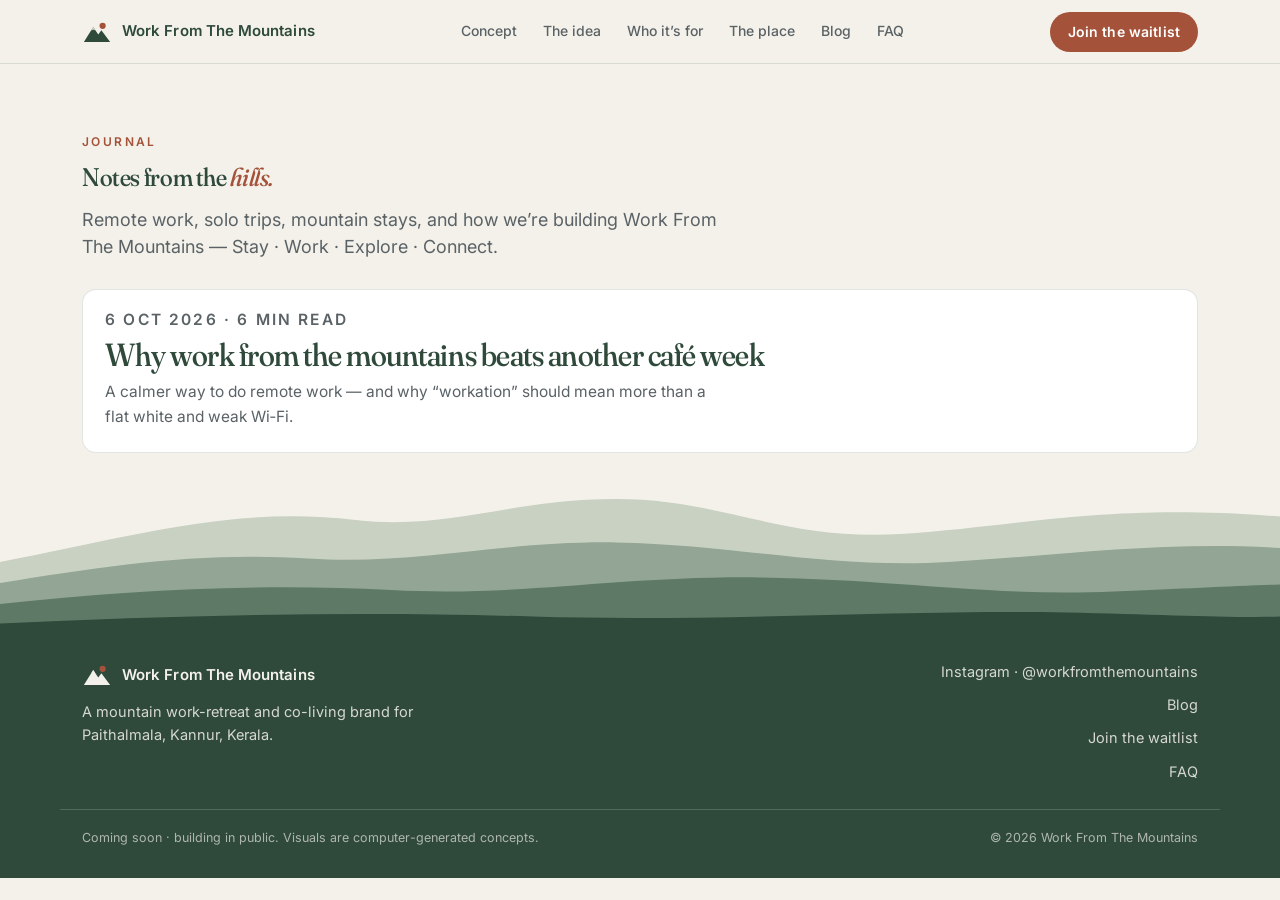
==== blog/index.html @ f78b026c "Add journal blog and publish first post Static /blog listing and café-vs-mountains post, homepage te" ====
<!doctype html>
<html lang="en-IN">
<head>
<meta charset="utf-8">
<meta name="viewport" content="width=device-width, initial-scale=1, viewport-fit=cover">
<title>Journal · Work From The Mountains</title>
<meta name="description" content="Notes on remote work, mountain stays, solo travel and building Work From The Mountains in Paithalmala, Kerala.">
<meta name="theme-color" content="#2F4A3A">
<link rel="icon" href="../assets/img/logo-32.png" sizes="32x32">
<link rel="apple-touch-icon" href="../assets/img/logo-180.png">
<link rel="canonical" href="https://adnanpnk-afk.github.io/workfromthemountains/blog/">
<meta property="og:type" content="website">
<meta property="og:title" content="Journal · Work From The Mountains">
<meta property="og:description" content="Notes on remote work, mountain stays, and building in the hills.">
<meta property="og:url" content="https://adnanpnk-afk.github.io/workfromthemountains/blog/">
<meta property="og:image" content="https://adnanpnk-afk.github.io/workfromthemountains/assets/img/og.jpg">
<meta name="twitter:card" content="summary_large_image">
<link rel="preload" href="../assets/fonts/fraunces.woff2" as="font" type="font/woff2" crossorigin>
<link rel="preload" href="../assets/fonts/inter.woff2" as="font" type="font/woff2" crossorigin>
<link rel="stylesheet" href="../assets/css/site.css">
</head>
<body>
<a class="skip" href="#main">Skip to content</a>

<svg width="0" height="0" style="position:absolute" aria-hidden="true">
  <symbol id="mark" viewBox="0 0 48 48"><circle cx="33" cy="14" r="5" fill="#A4523A"/><path d="M3 40 L18 16 L26 28 L31 21 L45 40 Z" fill="currentColor"/><path d="M14.5 21.5 L18 16 L21.5 21.5 L18 20 Z" fill="#F3F1EA" opacity=".9"/></symbol>
</svg>

<header class="site-head">
  <div class="wrap head-in">
    <a class="brand" href="../" aria-label="Work From The Mountains, home">
      <svg class="brand-mark" aria-hidden="true"><use href="#mark"/></svg>
      <span>Work From The Mountains</span>
    </a>
    <nav class="nav" aria-label="Sections">
      <a href="../#concept">Concept</a>
      <a href="../#idea">The idea</a>
      <a href="../#who">Who it’s for</a>
      <a href="../#place">The place</a>
      <a href="./">Blog</a>
      <a href="../#faq">FAQ</a>
    </nav>
    <a class="btn btn-sm" href="../#waitlist">Join the waitlist</a>
  </div>
</header>

<main id="main">
  <section class="blog-hero">
    <div class="wrap">
      <p class="kicker">Journal</p>
      <h1>Notes from the <em>hills.</em></h1>
      <p class="lede">Remote work, solo trips, mountain stays, and how we’re building Work From The Mountains — Stay · Work · Explore · Connect.</p>
      <ul class="blog-list">
        <li>
          <a href="why-work-from-the-mountains/">
            <p class="journal-meta">6 Oct 2026 · 6 min read</p>
            <h2>Why work from the mountains beats another café week</h2>
            <p>A calmer way to do remote work — and why “workation” should mean more than a flat white and weak Wi‑Fi.</p>
          </a>
        </li>
      </ul>
    </div>
  </section>
</main>

<footer class="site-foot">
  <svg class="ridges" viewBox="0 0 1080 200" preserveAspectRatio="none" aria-hidden="true">
    <path d="M0 90 C120 50 200 10 300 30 C380 45 430 0 520 0 C610 0 660 60 760 50 C860 40 930 5 1080 25 L1080 200 L0 200Z" fill="#C9D1C3"/>
    <path d="M0 120 C90 95 170 75 260 85 C350 95 420 60 520 62 C620 65 700 100 800 90 C900 80 980 60 1080 70 L1080 200 L0 200Z" fill="#93A595"/>
    <path d="M0 150 C110 130 220 120 330 130 C440 140 520 110 640 112 C760 115 840 140 940 132 C1000 128 1040 124 1080 122 L1080 200 L0 200Z" fill="#5E7A66"/>
    <path d="M0 178 C150 166 300 160 450 168 C600 176 760 158 900 162 C980 165 1040 170 1080 168 L1080 200 L0 200Z" fill="#2F4A3A"/>
  </svg>
  <div class="foot-in">
    <div class="wrap foot-grid">
      <div>
        <a class="brand brand-light" href="../"><svg class="brand-mark" aria-hidden="true"><use href="#mark"/></svg><span>Work From The Mountains</span></a>
        <p>A mountain work-retreat and co-living brand for Paithalmala, Kannur, Kerala.</p>
      </div>
      <div class="foot-links">
        <a href="https://instagram.com/workfromthemountains" target="_blank" rel="noopener">Instagram · @workfromthemountains</a>
        <a href="./">Blog</a>
        <a href="../#waitlist">Join the waitlist</a>
        <a href="../#faq">FAQ</a>
      </div>
    </div>
    <div class="wrap foot-fine">
      <p>Coming soon · building in public. Visuals are computer-generated concepts.</p>
      <p>© <span id="yr">2026</span> Work From The Mountains</p>
    </div>
  </div>
</footer>

<script src="../assets/js/site.js" defer></script>
</body>
</html>
---- assets/css/site.css ----
/* Work From The Mountains · draft one-page site
   Palette: forest #2F4A3A · cream #F3F1EA · grey #5A6266 · terracotta #A4523A
   Fonts: Fraunces (headings) + Inter (body), self-hosted, Latin subset */
@font-face{font-family:"Fraunces";src:url(../fonts/fraunces.woff2) format("woff2");font-weight:400 600;font-display:swap}
@font-face{font-family:"Fraunces";font-style:italic;src:url(../fonts/fraunces-italic.woff2) format("woff2");font-weight:400 600;font-display:swap}
@font-face{font-family:"Inter";src:url(../fonts/inter.woff2) format("woff2");font-weight:400 700;font-display:swap}

:root{
  --green:#2F4A3A; --green-d:#243a2d; --cream:#F3F1EA; --grey:#5A6266; --terra:#A4523A;
  --peach:#E7B49F; --sand:#E4DCCB; --line:rgba(47,74,58,.14);
  --serif:"Fraunces",Georgia,"Times New Roman",serif;
  --sans:"Inter",system-ui,-apple-system,"Segoe UI",Roboto,sans-serif;
  --r:14px; --head:64px;
}
*,*::before,*::after{box-sizing:border-box}
[hidden]{display:none!important}
html{scroll-behavior:smooth;scroll-padding-top:calc(var(--head) + 8px);-webkit-text-size-adjust:100%}
@media (prefers-reduced-motion:reduce){html{scroll-behavior:auto}}
body{margin:0;background:var(--cream);color:var(--green);font:400 17px/1.6 var(--sans);text-rendering:optimizeLegibility;-webkit-font-smoothing:antialiased}
img,video,svg{display:block;max-width:100%}
a{color:inherit}
h1,h2,h3{font-family:var(--serif);font-weight:500;line-height:1.08;letter-spacing:-.015em;margin:0}
h1 em,h2 em,h3 em,.line em,p em{font-style:italic;color:var(--terra)}
p{margin:0}
.wrap{width:100%;max-width:1160px;margin:0 auto;padding:0 22px}
.skip{position:absolute;left:-999px;top:8px;background:var(--green);color:var(--cream);padding:8px 14px;border-radius:8px;z-index:99}
.skip:focus{left:8px}
:focus-visible{outline:3px solid var(--terra);outline-offset:3px}

/* buttons */
.btn{display:inline-flex;align-items:center;justify-content:center;gap:8px;min-height:50px;padding:0 26px;border-radius:999px;
  background:var(--terra);color:#fff;font:600 16px/1 var(--sans);letter-spacing:.01em;text-decoration:none;border:0;cursor:pointer;transition:background .2s,transform .2s}
.btn:hover{background:#8f4630}
.btn:active{transform:translateY(1px)}
.btn-sm{min-height:40px;padding:0 18px;font-size:14px}
.btn-ghost{background:transparent;color:var(--cream);box-shadow:inset 0 0 0 1.5px rgba(243,241,234,.7)}
.btn-ghost:hover{background:rgba(243,241,234,.12)}
.btn-light{background:var(--cream);color:var(--green)}
.btn-light:hover{background:#fff}

/* header */
.site-head{position:sticky;top:0;z-index:50;height:var(--head);background:rgba(243,241,234,.92);backdrop-filter:saturate(1.2) blur(10px);-webkit-backdrop-filter:saturate(1.2) blur(10px);border-bottom:1px solid var(--line)}
.head-in{height:100%;display:flex;align-items:center;justify-content:space-between;gap:16px}
.brand{display:flex;align-items:center;gap:10px;text-decoration:none;font:600 15px/1.1 var(--sans);letter-spacing:.005em;color:var(--green)}
.brand-mark{width:30px;height:30px;color:var(--green);flex:none}
.brand span{max-width:9.5em}
.nav{display:none}
@media (min-width:960px){
  .brand span{max-width:none}
  .nav{display:flex;gap:26px}
  .nav a{font-size:14px;font-weight:500;text-decoration:none;color:var(--grey)}
  .nav a:hover{color:var(--terra)}
}

/* concept pill */
.concept-pill{position:absolute;left:14px;top:14px;display:inline-flex;align-items:center;gap:8px;padding:6px 12px;border-radius:999px;
  background:rgba(31,50,39,.72);color:var(--cream);font:600 11px/1.2 var(--sans);letter-spacing:.08em;text-transform:uppercase;backdrop-filter:blur(6px);-webkit-backdrop-filter:blur(6px);z-index:3}
.concept-pill i{width:7px;height:7px;border-radius:50%;background:var(--peach);flex:none}

/* HERO: mobile = full-bleed vertical video behind text; desktop = text + video card */
.hero{position:relative;min-height:calc(100svh - var(--head));max-height:860px;display:flex;align-items:flex-end;color:var(--cream);overflow:hidden;background:var(--green-d)}
.hero-media{position:absolute;inset:0}
.hero-media video{width:100%;height:100%;object-fit:cover;background:#3b5444 url(../img/flyover-poster.webp) center/cover}
.hero-media::after{content:"";position:absolute;inset:0;background:linear-gradient(180deg,rgba(20,32,25,.35) 0%,rgba(20,32,25,0) 22%,rgba(20,32,25,.35) 48%,rgba(20,32,25,.86) 76%,rgba(20,32,25,.92) 100%);pointer-events:none}
.hero-copy{position:relative;z-index:2;padding-top:120px;padding-bottom:34px}
.eyebrow{display:inline-block;font:600 12px/1 var(--sans);letter-spacing:.18em;text-transform:uppercase;color:var(--peach);margin-bottom:12px}
.brand-line{font:600 15px/1.2 var(--sans);letter-spacing:.04em;color:var(--cream);margin:0 0 10px;max-width:22em}
.hero h1{font-size:clamp(38px,10.5vw,84px);line-height:1.02;max-width:12ch}
.hero h1 em{color:var(--peach)}
.lede{margin-top:18px;font-size:17px;line-height:1.55;color:rgba(243,241,234,.9);max-width:34em}
.lede-strong{margin-top:10px;font-weight:600;font-size:15px;color:var(--cream)}
.hero-cta{display:flex;flex-wrap:wrap;gap:12px;margin-top:24px}
@media (min-width:960px){
  .hero{min-height:0;max-height:none;background:var(--cream);color:var(--green);align-items:center;padding:56px 0 72px}
  .hero > .wrap{display:block}
  .hero-media{position:relative;inset:auto;order:2;flex:none;width:400px;aspect-ratio:9/16;border-radius:22px;overflow:hidden;box-shadow:0 30px 60px -30px rgba(31,50,39,.55);margin-right:max(22px,calc((100vw - 1160px)/2 + 22px))}
  .hero-media::after{background:linear-gradient(180deg,rgba(20,32,25,.25),rgba(20,32,25,0) 25%)}
  .hero-copy{order:1;flex:1;padding:0 56px 0 max(22px,calc((100vw - 1160px)/2 + 22px));margin:0;max-width:none}
  .eyebrow{color:var(--terra)}
  .brand-line{color:var(--green);font-size:17px;margin-bottom:12px}
  .hero h1{font-size:clamp(56px,5.8vw,88px)}
  .hero h1 em{color:var(--terra)}
  .lede{color:var(--grey);font-size:19px}
  .lede-strong{color:var(--green);font-size:16px}
  .btn-ghost{color:var(--green);box-shadow:inset 0 0 0 1.5px rgba(47,74,58,.45)}
  .btn-ghost:hover{background:rgba(47,74,58,.06)}
}

/* sections */
.sec{padding:72px 0}
.sec-alt{background:#ECE8DD}
.sec-green{background:var(--green);color:var(--cream)}
.sec-green h2 em{color:var(--peach)}
.kicker{font:600 12px/1 var(--sans);letter-spacing:.2em;text-transform:uppercase;color:var(--terra);margin-bottom:16px}
.kicker-light{color:var(--peach)}
h2{font-size:clamp(34px,8vw,58px)}
.intro{margin-top:16px;font-size:18px;color:var(--grey);max-width:38em}
.sec-green .intro{color:rgba(243,241,234,.85)}
.fine{margin-top:18px;font-size:13.5px;color:var(--grey)}
.tag{display:inline-block;margin-top:28px;font:600 11.5px/1 var(--sans);letter-spacing:.12em;text-transform:uppercase;border:1.5px solid currentColor;border-radius:999px;padding:8px 14px;opacity:.75}
.dot{color:var(--terra)}
@media (min-width:960px){.sec{padding:110px 0}}


/* concept strip (after hero) */
.concept-sec{padding:48px 0 56px;background:var(--cream);border-bottom:1px solid var(--line)}
.concept-sec h2{font-size:clamp(28px,6.5vw,44px);margin-bottom:4px}
.concept-strip{display:grid;gap:12px;margin-top:24px}
.concept-item{background:#fff;border:1px solid var(--line);border-radius:var(--r);padding:18px 18px 16px}
.concept-label{font:600 11px/1 var(--sans);letter-spacing:.16em;text-transform:uppercase;color:var(--terra);margin-bottom:8px}
.concept-item h3{font-size:22px;margin-bottom:6px}
.concept-item > p:last-child{color:var(--grey);font-size:14.5px;line-height:1.45}
.model-row{list-style:none;padding:0;margin:0 0 8px;display:flex;flex-wrap:wrap;gap:6px}
.model-row li{font:600 13px/1 var(--sans);letter-spacing:.02em;color:var(--cream);background:var(--green);border-radius:999px;padding:8px 12px}
.concept-status{background:var(--green);color:var(--cream);border-color:var(--green)}
.concept-status .concept-label{color:var(--peach)}
.concept-status h3{color:var(--cream)}
.concept-status > p:last-child{color:rgba(243,241,234,.85)}
@media (min-width:640px){.concept-strip{grid-template-columns:1fr 1fr}}
@media (min-width:1024px){
  .concept-sec{padding:64px 0 72px}
  .concept-strip{grid-template-columns:repeat(4,1fr);gap:14px}
  .concept-item{padding:20px 18px}
  .concept-item h3{font-size:20px}
}

/* idea */
.words{font-size:clamp(40px,10vw,76px);line-height:1.02}
.grid4{display:grid;gap:14px;margin-top:36px}
.card{background:#fff;border:1px solid var(--line);border-radius:var(--r);padding:24px 22px}
.ico{width:58px;height:58px;color:var(--green);margin-bottom:14px}
.card h3{font-size:34px}
.card .line{font-family:var(--serif);font-size:20px;line-height:1.25;margin:6px 0 10px}
.card p:last-child{color:var(--grey);font-size:15.5px}
@media (max-width:639px){
  .card{display:grid;grid-template-columns:48px 1fr;column-gap:16px;padding:20px 18px}
  .card .ico{width:48px;height:48px;grid-row:1/4;margin:4px 0 0}
  .card h3{font-size:28px}
  .card .line{font-size:18px;margin:2px 0 6px}
}
@media (min-width:640px){.grid4{grid-template-columns:1fr 1fr}}
@media (min-width:1024px){.grid4{grid-template-columns:repeat(4,1fr);gap:18px}}

/* who */
.who{list-style:none;padding:0;margin:32px 0 0;display:grid;gap:12px}
.who li{display:flex;gap:16px;align-items:flex-start;background:var(--cream);border:1px solid var(--line);border-radius:var(--r);padding:18px}
.ico-sm{width:46px;height:46px;flex:none;color:var(--green)}
.who h3{font-size:22px}
.who p{color:var(--grey);font-size:15.5px;margin-top:4px}
.who li.notfor{display:block;background:var(--green);color:var(--cream);border-color:var(--green);padding:22px}
.notfor-h{font-family:var(--serif);font-size:26px;line-height:1.15;margin-bottom:10px}
.notfor-h em{color:var(--peach)}
.notfor p:last-child{color:rgba(243,241,234,.85);font-size:15.5px}
.notfor .kicker{margin-bottom:10px}
@media (min-width:760px){.who{grid-template-columns:1fr 1fr}}
@media (min-width:1024px){.who{grid-template-columns:repeat(3,1fr)}.notfor-h{font-size:24px}}

/* place */
.place{display:grid;gap:36px}
.list-h{font-family:var(--sans);font-weight:600;font-size:13px;letter-spacing:.16em;text-transform:uppercase;color:var(--grey);margin:30px 0 12px}
.facilities{list-style:none;padding:0;margin:0;display:grid;grid-template-columns:1fr 1fr;gap:8px}
.facilities li{display:flex;align-items:center;gap:10px;background:#fff;border:1px solid var(--line);border-radius:10px;padding:11px 12px;font-size:15px;font-weight:500;line-height:1.25}
.facilities li::before{content:"";width:8px;height:8px;border-radius:50%;background:var(--terra);flex:none}
.place-side{display:grid;gap:14px}
.render{position:relative;margin:0;border-radius:var(--r);overflow:hidden;background:var(--green)}
.render img{width:100%;height:auto;aspect-ratio:4/5;object-fit:cover;object-position:50% 40%}
.render figcaption{padding:12px 16px;font-size:13px;color:rgba(243,241,234,.85);background:var(--green)}
.status{background:var(--green);color:var(--cream);border-radius:var(--r);padding:22px}
.status dl{margin:0;border-top:1px solid rgba(243,241,234,.22)}
.status dl div{display:flex;justify-content:space-between;gap:16px;padding:12px 0;border-bottom:1px solid rgba(243,241,234,.22)}
.status dt{font-weight:600}
.status dd{margin:0;font-family:var(--serif);font-style:italic;color:var(--peach);text-align:right}
.status > p{margin-top:12px;font-size:14.5px;color:rgba(243,241,234,.8)}
.status-line{margin:0;font-family:var(--serif);font-size:17px;line-height:1.45;font-style:italic;color:var(--cream)}
@media (min-width:960px){.place{grid-template-columns:1.15fr 1fr;gap:64px;align-items:start}.facilities{grid-template-columns:1fr 1fr 1fr}.place-side{grid-template-columns:1fr}}

/* day */
.day{list-style:none;padding:0;margin:34px 0 0;position:relative}
.day::before{content:"";position:absolute;left:7px;top:10px;bottom:10px;width:2px;background:rgba(47,74,58,.18)}
.day li{position:relative;padding:0 0 26px 34px}
.day li::before{content:"";position:absolute;left:0;top:5px;width:12px;height:12px;border-radius:50%;background:var(--terra);border:2px solid #ECE8DD;box-shadow:0 0 0 1px var(--terra)}
.day .t{display:block;font-family:var(--serif);font-style:italic;color:var(--terra);font-size:17px;margin-bottom:4px}
.day h3{font-size:26px}
.day p{margin-top:6px;color:var(--grey);font-size:15.5px;max-width:36em}
.pack{background:var(--sand);border-radius:var(--r);padding:20px 22px;margin-top:6px}
.pack-h{font-family:var(--serif);font-size:24px;margin-bottom:6px}
.pack p:last-child{color:var(--green);font-size:15.5px}
@media (min-width:960px){
  .day{display:grid;grid-template-columns:repeat(3,1fr);gap:22px}
  .day::before{display:none}
  .day li{padding:22px;background:var(--cream);border:1px solid var(--line);border-radius:var(--r)}
  .day li::before{display:none}
}

/* build / instagram */
.build{display:grid;gap:32px}
.build .btn{margin-top:24px}
.ig{list-style:none;padding:0;margin:0;display:grid;grid-template-columns:repeat(3,1fr);gap:8px}
.ig a{position:relative;display:block;border-radius:10px;overflow:hidden;border:1px solid var(--line)}
.ig img{width:100%;height:auto;aspect-ratio:4/5;object-fit:cover;transition:transform .3s}
.ig a:hover img{transform:scale(1.03)}
.ig-badge{position:absolute;left:6px;bottom:6px;white-space:nowrap;background:rgba(31,50,39,.78);color:var(--cream);font:600 9.5px/1 var(--sans);letter-spacing:.08em;text-transform:uppercase;padding:5px 7px;border-radius:999px}
@media (min-width:960px){.build{grid-template-columns:1fr 1.25fr;gap:64px;align-items:center}.ig{gap:14px}.ig-badge{font-size:11px;left:10px;bottom:10px;padding:6px 10px}}

/* waitlist form */
.wl{display:grid;gap:30px}
.form{display:grid;gap:16px;background:rgba(243,241,234,.06);border:1px solid rgba(243,241,234,.18);border-radius:18px;padding:22px}
.field{display:grid;gap:7px}
.field label{font-size:14.5px;font-weight:600}
.opt{font-weight:400;opacity:.7}
.form input[type=text],.form input[type=email],.form input[type=tel],.form select{width:100%;min-height:50px;padding:12px 14px;border-radius:10px;border:1.5px solid rgba(243,241,234,.3);background:var(--cream);color:var(--green);font:500 16px/1.3 var(--sans);appearance:none;-webkit-appearance:none}
.form select{background-image:url("data:image/svg+xml,%3Csvg xmlns='http://www.w3.org/2000/svg' width='12' height='8' viewBox='0 0 12 8'%3E%3Cpath d='M1 1l5 5 5-5' fill='none' stroke='%232F4A3A' stroke-width='2'/%3E%3C/svg%3E");background-repeat:no-repeat;background-position:right 14px center;padding-right:38px}
.form input::placeholder{color:#8a9094}
.form input:focus,.form select:focus{outline:3px solid var(--peach);outline-offset:1px;border-color:transparent}
.form .invalid{border-color:#F0A08A;box-shadow:0 0 0 2px #F0A08A}
.row2{display:grid;gap:16px}
.consent{display:flex;gap:12px;align-items:flex-start;font-size:14px;line-height:1.5;color:rgba(243,241,234,.88);cursor:pointer}
.consent input{width:20px;height:20px;margin:2px 0 0;flex:none;accent-color:var(--terra)}
.consent.invalid span{color:#F6C3B3}
.form .btn{width:100%;margin-top:4px}
.form-error{font-size:14px;color:#F6C3B3}
.hp{position:absolute!important;left:-9999px;width:1px;height:1px;overflow:hidden}
.form-done{background:var(--cream);color:var(--green);border-radius:18px;padding:30px 24px}
.form-done .big{width:44px;height:44px;margin-bottom:14px}
.done-h{font-family:var(--serif);font-size:30px;line-height:1.1;margin-bottom:10px}
.form-done p{color:var(--grey)}
.form-done a{color:var(--terra)}
@media (min-width:640px){.row2{grid-template-columns:1fr 1fr}.form .btn{width:auto;justify-self:start}}
@media (min-width:960px){.wl{grid-template-columns:1fr 1.3fr;gap:64px;align-items:start}.form,.form-done{padding:32px}}

/* faq */
.faq{margin-top:28px;border-top:1px solid var(--line);max-width:820px}
.faq-wrap .intro a{color:var(--terra)}
@media (min-width:960px){.faq-wrap{display:grid;grid-template-columns:1fr 1.6fr;gap:64px;align-items:start}.faq{margin-top:0}}
.faq details{border-bottom:1px solid var(--line)}
.faq summary{list-style:none;cursor:pointer;display:flex;justify-content:space-between;align-items:center;gap:16px;padding:18px 0;font-family:var(--serif);font-size:21px;font-weight:500}
.faq summary::-webkit-details-marker{display:none}
.faq summary::after{content:"+";font-family:var(--sans);font-size:24px;font-weight:400;color:var(--terra);transition:transform .2s}
.faq details[open] summary::after{transform:rotate(45deg)}
.faq details p{padding:0 0 18px;color:var(--grey);max-width:40em}

/* footer */
.site-foot{background:var(--cream);margin-top:10px}
.ridges{width:100%;height:90px}
.foot-in{background:var(--green);color:rgba(243,241,234,.85);padding:22px 0 30px;margin-top:-1px}
.foot-grid{display:grid;gap:22px}
.brand-light{color:var(--cream)}
.brand-light .brand-mark{color:var(--cream)}
.foot-grid p{margin-top:10px;font-size:14.5px;max-width:28em}
.foot-links{display:grid;gap:10px;font-size:14.5px}
.foot-links a{text-decoration:none}
.foot-links a:hover{color:var(--peach)}
.foot-fine{margin-top:26px;padding-top:18px;border-top:1px solid rgba(243,241,234,.18);font-size:12.5px;display:grid;gap:6px;color:rgba(243,241,234,.65)}
@media (min-width:960px){.ridges{height:140px}.foot-grid{grid-template-columns:1fr auto;align-items:start}.foot-links{justify-items:end}.foot-fine{grid-template-columns:1fr auto}}
.who li.notfor .kicker{color:var(--peach)}
.who li.notfor .notfor-h{color:var(--cream)}
.who li.notfor p:last-child{color:rgba(243,241,234,.85)}
.who li.notfor .notfor-h{font-size:26px;line-height:1.15;margin:0 0 8px}
@media (min-width:1024px){.who li.notfor .notfor-h{font-size:24px}}
.form-done .done-h{color:var(--green)}

/* —— Blog / journal —— */
.journal{padding:64px 0}
.journal-card{display:block;text-decoration:none;background:#fff;border:1px solid var(--line);border-radius:var(--r);padding:22px 22px 20px;max-width:560px;transition:border-color .2s,box-shadow .2s}
.journal-card:hover{border-color:rgba(164,82,58,.35);box-shadow:0 12px 28px -18px rgba(47,74,58,.35)}
.journal-meta{font:600 12px/1 var(--sans);letter-spacing:.14em;text-transform:uppercase;color:var(--terra);margin-bottom:10px}
.journal-card h3{font-size:clamp(24px,5vw,30px);margin-bottom:8px}
.journal-card p{color:var(--grey);font-size:15.5px;line-height:1.5}
.journal-more{display:inline-block;margin-top:14px;font:600 14px/1 var(--sans);color:var(--terra)}

.blog-hero{padding:48px 0 28px}
.blog-hero .lede{color:var(--grey);margin-top:14px;max-width:36em;font-size:18px}
.blog-list{list-style:none;padding:0;margin:28px 0 0;display:grid;gap:14px}
.blog-list a{display:block;text-decoration:none;background:#fff;border:1px solid var(--line);border-radius:var(--r);padding:22px}
.blog-list a:hover{border-color:rgba(164,82,58,.35)}
.blog-list h2{font-size:clamp(24px,5.5vw,32px);margin:8px 0 8px}
.blog-list p{color:var(--grey);font-size:15.5px;max-width:40em}

.post-wrap{max-width:720px;margin:0 auto;padding:40px 22px 72px}
.post-meta{font:600 12px/1 var(--sans);letter-spacing:.14em;text-transform:uppercase;color:var(--terra);margin-bottom:14px}
.post-wrap > h1{font-size:clamp(32px,7.5vw,48px);line-height:1.08;margin-bottom:14px}
.post-deck{font-size:18px;line-height:1.55;color:var(--grey);margin-bottom:28px;padding-bottom:24px;border-bottom:1px solid var(--line)}
.post-body h2{font-size:clamp(24px,5vw,30px);margin:36px 0 12px}
.post-body p{margin:0 0 16px;color:var(--green);font-size:17px;line-height:1.65}
.post-body ul{margin:0 0 18px;padding:0 0 0 1.15em;color:var(--green)}
.post-body li{margin:0 0 10px;line-height:1.55;font-size:17px}
.post-body li strong{font-weight:600}
.post-body a{color:var(--terra)}
.post-cta{margin-top:40px;padding:24px 22px;background:var(--green);color:var(--cream);border-radius:var(--r)}
.post-cta p{margin:0 0 14px;color:rgba(243,241,234,.9);font-size:16px;line-height:1.5}
.post-cta .btn{background:var(--cream);color:var(--green)}
.post-cta .btn:hover{background:#fff}
.post-nav{margin-top:28px;font-size:14.5px}
.post-nav a{color:var(--terra);text-decoration:none;font-weight:600}
.post-nav a:hover{text-decoration:underline}
@media (min-width:960px){
  .journal{padding:88px 0}
  .blog-hero{padding:72px 0 36px}
  .post-wrap{padding:56px 22px 96px}
}
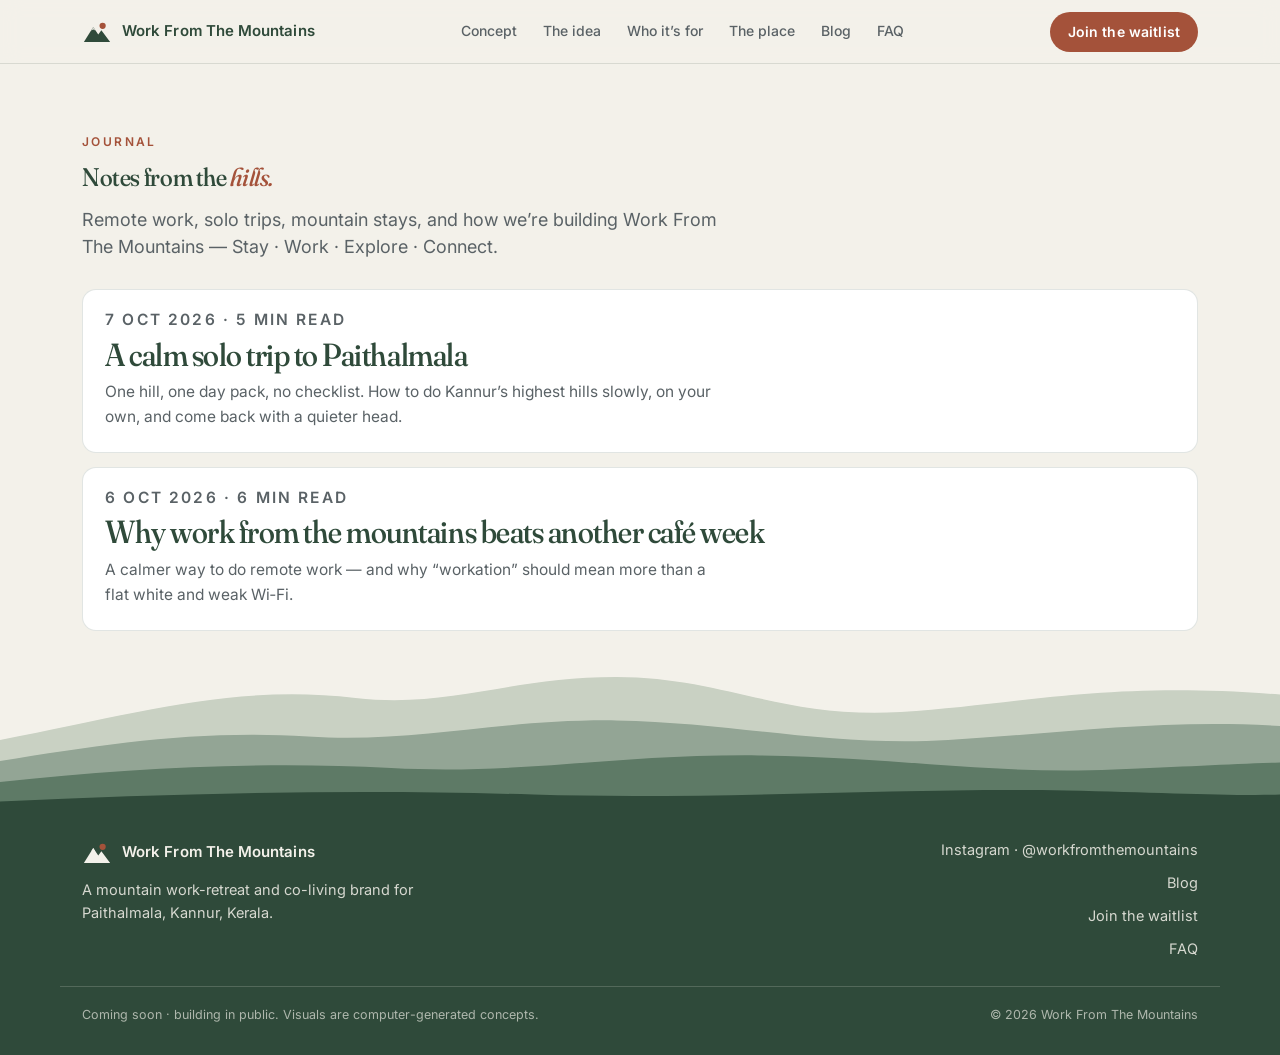
==== commit 4ec2a10b: "Blog post 2: A calm solo trip to Paithalmala" ====
--- a/blog/index.html
+++ b/blog/index.html
@@ -52,6 +52,13 @@
       <p class="lede">Remote work, solo trips, mountain stays, and how we’re building Work From The Mountains — Stay · Work · Explore · Connect.</p>
       <ul class="blog-list">
         <li>
+          <a href="a-calm-solo-trip-to-paithalmala/">
+            <p class="journal-meta">7 Oct 2026 · 5 min read</p>
+            <h2>A calm solo trip to Paithalmala</h2>
+            <p>One hill, one day pack, no checklist. How to do Kannur’s highest hills slowly, on your own, and come back with a quieter head.</p>
+          </a>
+        </li>
+        <li>
           <a href="why-work-from-the-mountains/">
             <p class="journal-meta">6 Oct 2026 · 6 min read</p>
             <h2>Why work from the mountains beats another café week</h2>
--- a/assets/css/site.css
+++ b/assets/css/site.css
@@ -298,3 +298,17 @@
   .blog-hero{padding:72px 0 36px}
   .post-wrap{padding:56px 22px 96px}
 }
+
+/* Blog post figures */
+.post-hero-fig,.post-fig{margin:8px 0 28px}
+.post-hero-fig{margin-top:0}
+.post-hero-fig picture,.post-fig picture{display:block;border-radius:var(--r);overflow:hidden;background:var(--sand)}
+.post-hero-fig img,.post-fig img{display:block;width:100%;height:auto;object-fit:cover}
+.post-hero-fig img{aspect-ratio:16/9}
+.post-fig img{aspect-ratio:3/2}
+.post-hero-fig figcaption,.post-fig figcaption{padding:10px 2px 0;font-size:13px;line-height:1.45;color:var(--grey);font-style:italic}
+@media (min-width:720px){
+  .post-hero-fig{margin:4px 0 36px}
+  .post-fig{margin:12px 0 36px}
+  .post-hero-fig figcaption,.post-fig figcaption{font-size:13.5px}
+}
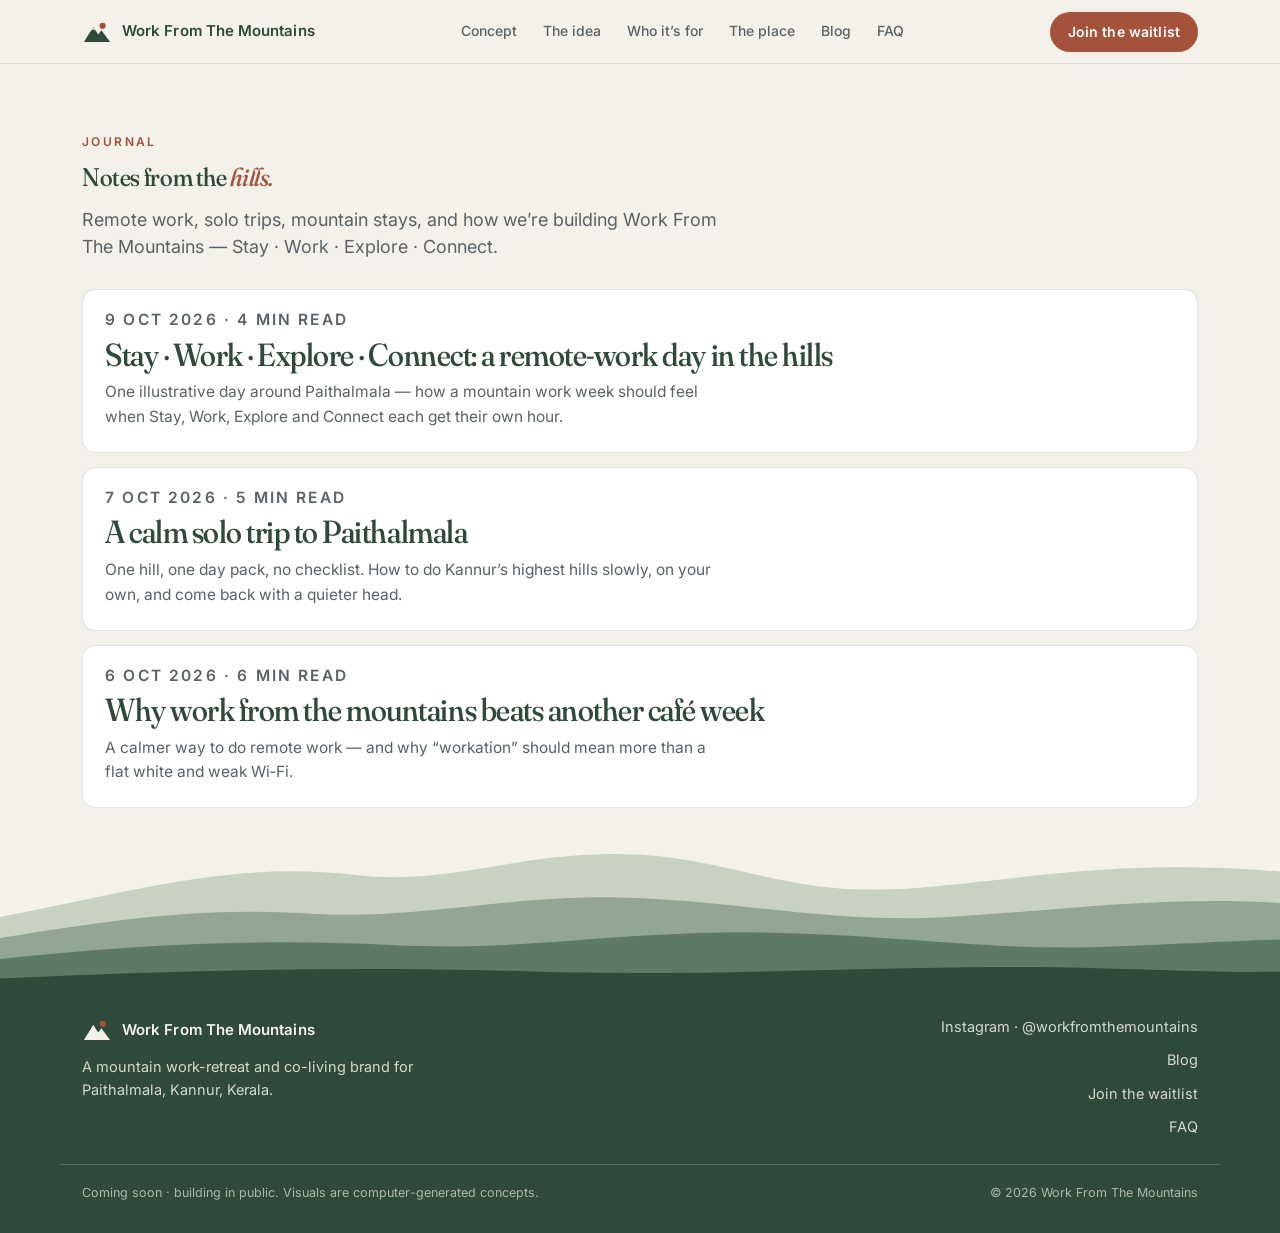
==== commit f932556f: "Blog post 3: Stay · Work · Explore · Connect" ====
--- a/blog/index.html
+++ b/blog/index.html
@@ -52,6 +52,13 @@
       <p class="lede">Remote work, solo trips, mountain stays, and how we’re building Work From The Mountains — Stay · Work · Explore · Connect.</p>
       <ul class="blog-list">
         <li>
+          <a href="stay-work-explore-connect-a-remote-work-day-in-the-hills/">
+            <p class="journal-meta">9 Oct 2026 · 4 min read</p>
+            <h2>Stay · Work · Explore · Connect: a remote-work day in the hills</h2>
+            <p>One illustrative day around Paithalmala — how a mountain work week should feel when Stay, Work, Explore and Connect each get their own hour.</p>
+          </a>
+        </li>
+        <li>
           <a href="a-calm-solo-trip-to-paithalmala/">
             <p class="journal-meta">7 Oct 2026 · 5 min read</p>
             <h2>A calm solo trip to Paithalmala</h2>
